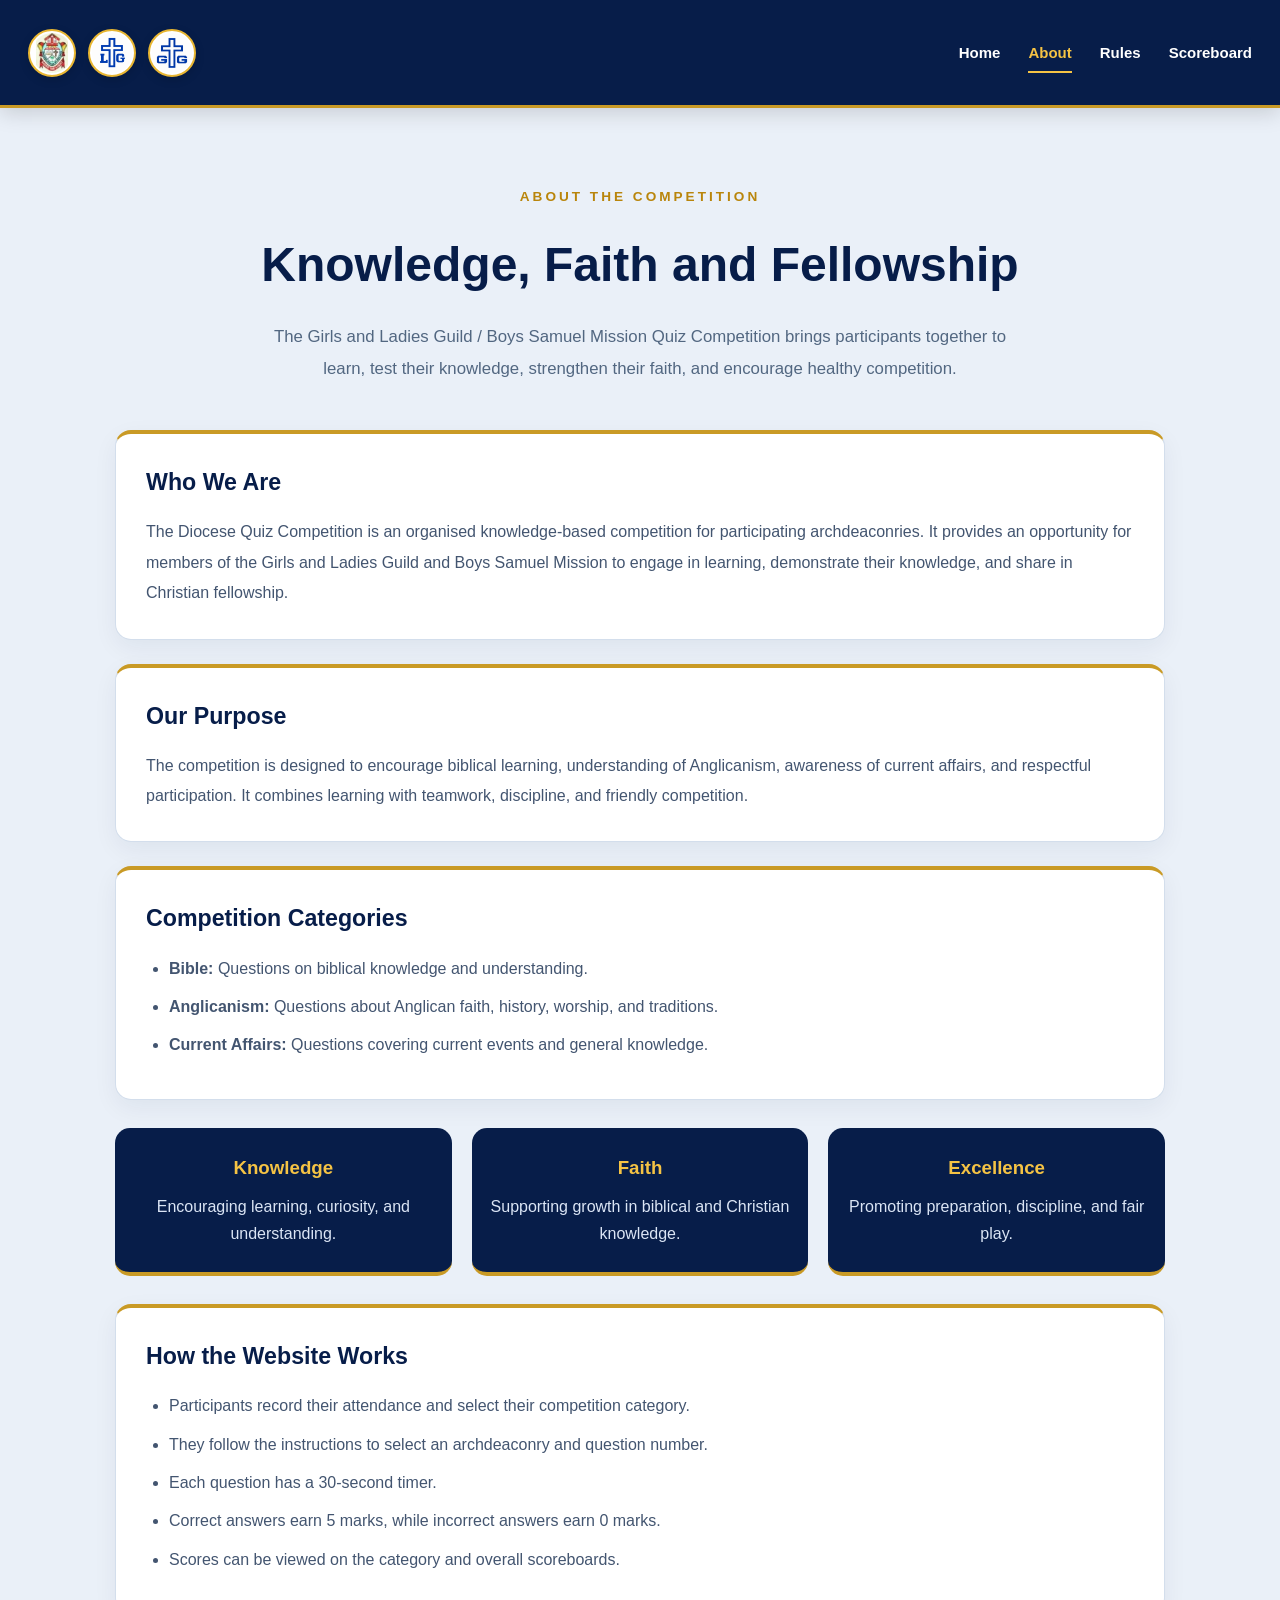
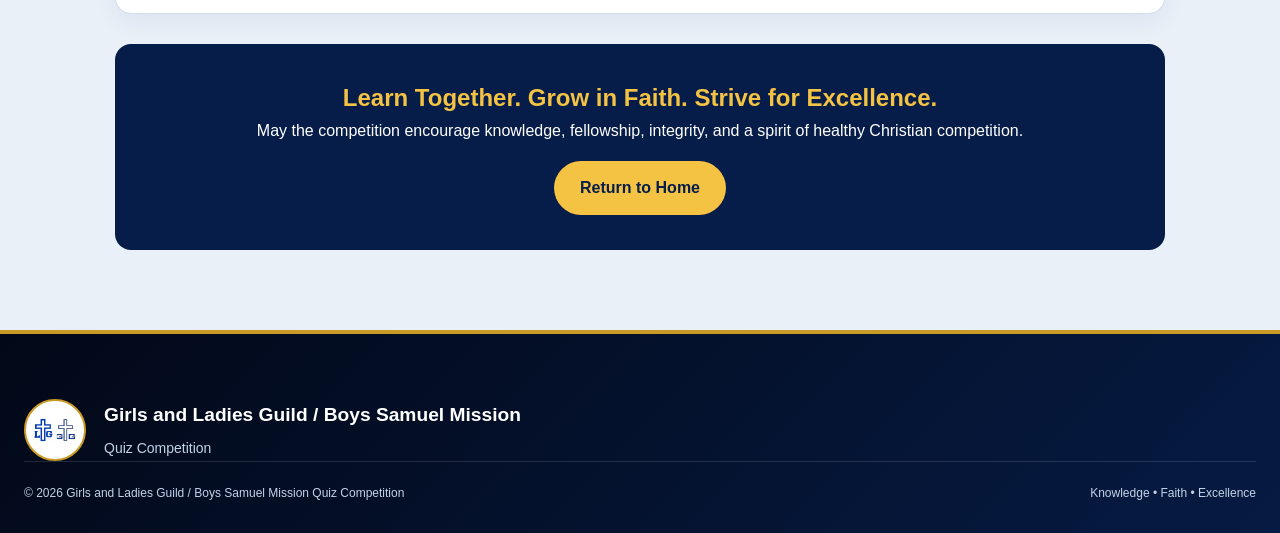
==== about.html @ a4cc28e0 "First website upload" ====
<!DOCTYPE html>
<html lang="en">
<head>
  <meta charset="UTF-8">
  <meta name="viewport" content="width=device-width, initial-scale=1.0">
  <title>About Us | Diocese Quiz Competition</title>
  <link rel="stylesheet" href="style.css">

  <style>
    .about-main {
      background: #eaf0f8;
      padding: 65px 24px 80px;
    }

    .about-container {
      max-width: 1050px;
      margin: 0 auto;
    }

    .about-hero {
      text-align: center;
      padding: 10px 0 45px;
    }

    .about-label {
      color: #b9850b;
      font-weight: 800;
      letter-spacing: 3px;
      font-size: 0.85rem;
    }

    .about-hero h1 {
      color: #071d49;
      font-size: clamp(2rem, 5vw, 3rem);
      margin: 18px 0;
    }

    .about-hero p {
      color: #526781;
      max-width: 750px;
      margin: 0 auto;
      line-height: 1.9;
      font-size: 1.05rem;
    }

    .about-card {
      background: #fff;
      border: 1px solid #d3deec;
      border-top: 4px solid #c99a25;
      border-radius: 16px;
      padding: 30px;
      margin-bottom: 24px;
      box-shadow: 0 8px 24px rgba(7, 29, 73, 0.06);
    }

    .about-card h2 {
      color: #071d49;
      margin-top: 0;
      margin-bottom: 16px;
      font-size: 1.45rem;
    }

    .about-card p,
    .about-card li {
      color: #435570;
      line-height: 1.9;
    }

    .about-card ul {
      padding-left: 23px;
      margin-bottom: 0;
    }

    .about-card li {
      margin-bottom: 8px;
    }

    .about-values {
      display: grid;
      grid-template-columns: repeat(3, minmax(0, 1fr));
      gap: 20px;
      margin: 28px 0;
    }

    .value-card {
      background: #071d49;
      color: #fff;
      text-align: center;
      border-radius: 15px;
      padding: 25px 18px;
      border-bottom: 4px solid #c99a25;
    }

    .value-card h3 {
      color: #f5c344;
      margin: 0 0 10px;
    }

    .value-card p {
      color: #dbe5f5;
      line-height: 1.7;
      margin-bottom: 0;
    }

    .about-callout {
      background: #071d49;
      color: #fff;
      text-align: center;
      border-radius: 16px;
      padding: 35px 24px;
      margin-top: 30px;
    }

    .about-callout h2 {
      color: #f5c344;
      margin-top: 0;
    }

    .about-callout p {
      line-height: 1.8;
    }

    .about-button {
      display: inline-block;
      margin-top: 15px;
      padding: 14px 26px;
      border-radius: 40px;
      background: #f5c344;
      color: #071d49;
      text-decoration: none;
      font-weight: 800;
    }

    .about-button:hover {
      background: #e3ae25;
    }

    @media (max-width: 700px) {
      .about-main {
        padding: 45px 16px 55px;
      }

      .about-card {
        padding: 23px 20px;
      }

      .about-values {
        grid-template-columns: 1fr;
      }
    }
    
/* Keep footer logo small on every page */
.footer .footer-brand img {
  width: 62px !important;
  height: 62px !important;
  max-width: 62px !important;
  max-height: 62px !important;
  object-fit: contain !important;
  display: block;
  flex-shrink: 0;
  padding: 4px;
  background: #fff;
  border: 2px solid #c99a25;
  border-radius: 50%;
  box-sizing: border-box;
}

.footer .footer-brand {
  display: flex;
  flex-direction: row;
  align-items: center;
  justify-content: flex-start;
  gap: 18px;
  text-align: left;
}

.footer .footer-brand h2 {
  font-size: 1.2rem;
  margin: 0 0 6px;
}

.footer .footer-brand p {
  margin: 0;
}

  </style>
</head>

<body>

  <!-- Header -->
  <header class="header">
    <div class="header-inner">

      <div class="logo-group">
        <div class="logo-placeholder">
          <img src="images/logo.png" alt="Diocese emblem">
        </div>
        <div class="logo-placeholder">
          <img src="images/logo2.png" alt="Guild logo">
        </div>
        <div class="logo-placeholder">
          <img src="images/logo3.png" alt="Mission logo">
        </div>
      </div>

      <nav class="navigation">
        <a href="index.html">Home</a>
        <a href="about.html" class="active">About</a>
        <a href="rules.html">Rules</a>
        <a href="scoreboard.html">Scoreboard</a>
      </nav>

    </div>
  </header>

  <!-- About Content -->
  <main class="about-main">
    <div class="about-container">

      <section class="about-hero">
        <span class="about-label">ABOUT THE COMPETITION</span>
        <h1>Knowledge, Faith and Fellowship</h1>
        <p>
          The Girls and Ladies Guild / Boys Samuel Mission Quiz Competition
          brings participants together to learn, test their knowledge,
          strengthen their faith, and encourage healthy competition.
        </p>
      </section>

      <section class="about-card">
        <h2>Who We Are</h2>
        <p>
          The Diocese Quiz Competition is an organised knowledge-based
          competition for participating archdeaconries. It provides an
          opportunity for members of the Girls and Ladies Guild and
          Boys Samuel Mission to engage in learning, demonstrate their
          knowledge, and share in Christian fellowship.
        </p>
      </section>

      <section class="about-card">
        <h2>Our Purpose</h2>
        <p>
          The competition is designed to encourage biblical learning,
          understanding of Anglicanism, awareness of current affairs,
          and respectful participation. It combines learning with
          teamwork, discipline, and friendly competition.
        </p>
      </section>

      <section class="about-card">
        <h2>Competition Categories</h2>
        <ul>
          <li><strong>Bible:</strong> Questions on biblical knowledge and understanding.</li>
          <li><strong>Anglicanism:</strong> Questions about Anglican faith, history, worship, and traditions.</li>
          <li><strong>Current Affairs:</strong> Questions covering current events and general knowledge.</li>
        </ul>
      </section>

      <section class="about-values">
        <div class="value-card">
          <h3>Knowledge</h3>
          <p>Encouraging learning, curiosity, and understanding.</p>
        </div>

        <div class="value-card">
          <h3>Faith</h3>
          <p>Supporting growth in biblical and Christian knowledge.</p>
        </div>

        <div class="value-card">
          <h3>Excellence</h3>
          <p>Promoting preparation, discipline, and fair play.</p>
        </div>
      </section>

      <section class="about-card">
        <h2>How the Website Works</h2>
        <ul>
          <li>Participants record their attendance and select their competition category.</li>
          <li>They follow the instructions to select an archdeaconry and question number.</li>
          <li>Each question has a 30-second timer.</li>
          <li>Correct answers earn 5 marks, while incorrect answers earn 0 marks.</li>
          <li>Scores can be viewed on the category and overall scoreboards.</li>
        </ul>
      </section>

      <section class="about-callout">
        <h2>Learn Together. Grow in Faith. Strive for Excellence.</h2>
        <p>
          May the competition encourage knowledge, fellowship,
          integrity, and a spirit of healthy Christian competition.
        </p>
        <a href="index.html" class="about-button">Return to Home</a>
      </section>

    </div>
  </main>

  <!-- Footer -->
  <footer class="footer">
    <div class="footer-inner">

 <div class="footer-brand">
  <img src="images/logo4.png" alt="Competition logo">
  <div>
    <h2>Girls and Ladies Guild / Boys Samuel Mission</h2>
    <p>Quiz Competition</p>
  </div>
</div>

      <div class="footer-bottom">
        <p>© 2026 Girls and Ladies Guild / Boys Samuel Mission Quiz Competition</p>
        <p>Knowledge • Faith • Excellence</p>
      </div>

    </div>
  </footer>

</body>
</html>
---- style.css ----
:root {
  --dark-blue: #071d49;
  --deep-blue: #0b2d5c;
  --light-blue: #164a86;
  --soft-blue: #dce7f5;

  --white: #ffffff;

  --gold: #c99a25;
  --gold-light: #f1d47a;

  --text: #172033;
  --muted: #526078;
  --border: #b8c7dc;
}


/* DARKER HEADER */

.header {
  background: #071d49;
}


/* DARKER HERO */

.hero {
  background: linear-gradient(
    135deg,
    #04132f,
    #0b2d5c
  );
}


/* DARKER FOOTER */

.footer {
  background: linear-gradient(
    135deg,
    #020b20,
    #071d49
  );

  border-top: 3px solid #c99a25;
}


/* GOLD BUTTON */

.start-button {
  background: #c99a25;
  color: #071d49;
  border: 2px solid #f1d47a;
}

.start-button:hover {
  background: #f1d47a;
  color: #04132f;
}


/* CARDS */

.category-card,
.question-card,
.selected-info,
.attendance-card,
.archdeaconry-card,
.question-number-card {
  border-color: #b8c7dc;
}


/* SECTION BACKGROUNDS */

.categories-section,
.attendance-page,
.category-page,
.archdeaconry-page,
.question-number-page,
.question-page {
  background: #dce7f5;
}


/* GOLD ACCENTS */

.gold-line,
.footer-gold-line {
  background: #c99a25;
}


/* TIMER */

.timer-box {
  background: #071d49;
  border-color: #c99a25;
}

/* =========================================
   HEADER
========================================= */

.header {
  background: var(--white);
  border-bottom: 1px solid var(--border);
  position: sticky;
  top: 0;
  z-index: 1000;
}

.header-inner {
  max-width: 1200px;
  margin: 0 auto;
  padding: 14px 24px;

  display: flex;
  align-items: center;
  justify-content: space-between;
  gap: 30px;
}


/* Logo Area */

.logo-group {
  display: flex;
  align-items: center;
  gap: 10px;
}

.logo-placeholder {
  width: 48px;
  height: 48px;

  display: flex;
  align-items: center;
  justify-content: center;

  background: var(--light-blue);
  border: 1px solid var(--gold);
  border-radius: 50%;

  color: var(--dark-blue);
  font-size: 9px;
  font-weight: bold;
}


/* Navigation */

.navigation {
  display: flex;
  align-items: center;
  gap: 28px;
}

.navigation a {
  text-decoration: none;
  color: var(--dark-blue);
  font-size: 15px;
  font-weight: 600;

  padding: 8px 0;

  position: relative;
}

.navigation a::after {
  content: "";

  position: absolute;
  left: 0;
  bottom: 0;

  width: 0;
  height: 2px;

  background: var(--gold);

  transition: width 0.25s ease;
}

.navigation a:hover::after,
.navigation a.active::after {
  width: 100%;
}


/* =========================================
   HERO
========================================= */

.hero {
  min-height: 620px;

  display: flex;
  align-items: center;
  justify-content: center;

  text-align: center;

  padding: 80px 24px;

  background:
    radial-gradient(
      circle at top right,
      var(--soft-blue),
      transparent 40%
    ),
    linear-gradient(
      135deg,
      var(--white),
      var(--light-blue)
    );

  border-bottom: 1px solid var(--border);
}

.hero-content {
  max-width: 850px;
}


/* Small label */

.eyebrow,
.section-label {
  display: inline-block;

  color: var(--gold);
  font-size: 12px;
  font-weight: 800;

  letter-spacing: 2px;
}


/* Main title */

.hero h1 {
  margin-top: 18px;

  color: var(--deep-blue);

  font-size: clamp(38px, 6vw, 68px);
  line-height: 1.08;
  font-weight: 800;
}

.hero h1 span {
  color: var(--dark-blue);
}


/* Gold decorative line */

.gold-line {
  width: 90px;
  height: 4px;

  background: var(--gold);

  margin: 28px auto;
  border-radius: 10px;
}


/* Description */

.hero-description {
  max-width: 650px;

  margin: 0 auto 35px;

  color: var(--muted);

  font-size: 18px;
}


/* Start button */

.start-button {
  border: none;

  background: var(--dark-blue);
  color: var(--white);

  padding: 16px 28px;

  border-radius: 8px;

  font-size: 16px;
  font-weight: 700;

  cursor: pointer;

  display: inline-flex;
  align-items: center;
  gap: 14px;

  box-shadow: 0 8px 20px rgba(9, 45, 82, 0.18);

  transition:
    transform 0.2s ease,
    background 0.2s ease,
    box-shadow 0.2s ease;
}

.start-button span {
  color: var(--gold-light);
  font-size: 20px;
}

.start-button:hover {
  background: var(--deep-blue);
  transform: translateY(-2px);

  box-shadow: 0 12px 25px rgba(9, 45, 82, 0.25);
}


/* =========================================
   CATEGORIES
========================================= */

.categories-section {
  max-width: 1200px;

  margin: 0 auto;

  padding: 90px 24px;
}

.section-heading {
  text-align: center;

  max-width: 650px;

  margin: 0 auto 45px;
}

.section-heading h2,
.info-card h2 {
  color: var(--deep-blue);

  font-size: 34px;

  margin: 10px 0;
}

.section-heading p,
.info-card p {
  color: var(--muted);
}


/* Category grid */

.category-grid {
  display: grid;

  grid-template-columns: repeat(3, 1fr);

  gap: 22px;
}


/* Category cards */

.category-card {
  background: var(--white);

  border: 1px solid var(--border);

  border-top: 4px solid var(--gold);

  border-radius: 14px;

  padding: 30px;

  display: flex;
  gap: 20px;

  transition:
    transform 0.2s ease,
    box-shadow 0.2s ease;
}

.category-card:hover {
  transform: translateY(-5px);

  box-shadow: 0 15px 35px rgba(18, 59, 104, 0.1);
}

.category-icon {
  width: 55px;
  height: 55px;

  flex-shrink: 0;

  display: flex;
  align-items: center;
  justify-content: center;

  background: var(--light-blue);

  border-radius: 12px;

  font-size: 25px;
}

.category-card h3 {
  color: var(--dark-blue);

  font-size: 20px;

  margin-bottom: 6px;
}

.category-card p {
  color: var(--muted);

  font-size: 14px;
}


/* =========================================
   INFORMATION SECTIONS
========================================= */

.info-section {
  padding: 80px 24px;
}

.light-section {
  background: var(--light-blue);
}

.info-card {
  max-width: 800px;

  margin: 0 auto;

  text-align: center;
}

.info-card p {
  font-size: 16px;
}

.scoreboard-preview {
  padding-bottom: 20px;
}


/* =========================================
   FOOTER
========================================= */

.footer {
  background: var(--deep-blue);

  color: var(--white);

  text-align: center;

  padding: 35px 20px;
}

.footer p {
  font-size: 14px;
  margin-bottom: 5px;
}

.footer span {
  color: var(--gold-light);
  font-size: 13px;
}


/* =========================================
   RESPONSIVE DESIGN
========================================= */

@media (max-width: 800px) {

  .header-inner {
    flex-direction: column;
    gap: 15px;
  }

  .navigation {
    gap: 18px;
    flex-wrap: wrap;
    justify-content: center;
  }

  .hero {
    min-height: 560px;
  }

  .category-grid {
    grid-template-columns: 1fr;
  }

  .hero h1 {
    font-size: 42px;
  }

}


@media (max-width: 480px) {

  .logo-group {
    gap: 6px;
  }

  .logo-placeholder {
    width: 40px;
    height: 40px;
  }

  .navigation {
    gap: 14px;
  }

  .navigation a {
    font-size: 13px;
  }

  .hero {
    padding: 60px 18px;
  }

  .hero h1 {
    font-size: 34px;
  }

  .hero-description {
    font-size: 16px;
  }

  .categories-section {
    padding: 65px 18px;
  }

}/* =========================================
   GENERAL
========================================= */

* {
  margin: 0;
  padding: 0;
  box-sizing: border-box;
}

:root {
  --dark-blue: #123b68;
  --deep-blue: #092d52;
  --light-blue: #eaf6ff;
  --soft-blue: #d8efff;
  --white: #ffffff;
  --gold: #c9a227;
  --gold-light: #e8d27a;
  --text: #243447;
  --muted: #64748b;
  --border: #dbe7f0;
}

html {
  scroll-behavior: smooth;
}

body {
  font-family: Arial, Helvetica, sans-serif;
  color: var(--text);
  background: var(--white);
  line-height: 1.6;
}


/* =========================================
   HEADER
========================================= */

.header {
  background: var(--white);
  border-bottom: 1px solid var(--border);
  position: sticky;
  top: 0;
  z-index: 1000;
}

.header-inner {
  max-width: 1200px;
  margin: 0 auto;
  padding: 14px 24px;

  display: flex;
  align-items: center;
  justify-content: space-between;
  gap: 30px;
}


/* Logo Area */

.logo-group {
  display: flex;
  align-items: center;
  gap: 10px;
}

.logo-placeholder {
  width: 48px;
  height: 48px;

  display: flex;
  align-items: center;
  justify-content: center;

  background: var(--light-blue);
  border: 1px solid var(--gold);
  border-radius: 50%;

  color: var(--dark-blue);
  font-size: 9px;
  font-weight: bold;
}


/* Navigation */

.navigation {
  display: flex;
  align-items: center;
  gap: 28px;
}

.navigation a {
  text-decoration: none;
  color: var(--dark-blue);
  font-size: 15px;
  font-weight: 600;

  padding: 8px 0;

  position: relative;
}

.navigation a::after {
  content: "";

  position: absolute;
  left: 0;
  bottom: 0;

  width: 0;
  height: 2px;

  background: var(--gold);

  transition: width 0.25s ease;
}

.navigation a:hover::after,
.navigation a.active::after {
  width: 100%;
}


/* =========================================
   HERO
========================================= */

.hero {
  min-height: 620px;

  display: flex;
  align-items: center;
  justify-content: center;

  text-align: center;

  padding: 80px 24px;

  background:
    radial-gradient(
      circle at top right,
      var(--soft-blue),
      transparent 40%
    ),
    linear-gradient(
      135deg,
      var(--white),
      var(--light-blue)
    );

  border-bottom: 1px solid var(--border);
}

.hero-content {
  max-width: 850px;
}


/* Small label */

.eyebrow,
.section-label {
  display: inline-block;

  color: var(--gold);
  font-size: 12px;
  font-weight: 800;

  letter-spacing: 2px;
}


/* Main title */

.hero h1 {
  margin-top: 18px;

  color: var(--deep-blue);

  font-size: clamp(38px, 6vw, 68px);
  line-height: 1.08;
  font-weight: 800;
}

.hero h1 span {
  color: var(--dark-blue);
}


/* Gold decorative line */

.gold-line {
  width: 90px;
  height: 4px;

  background: var(--gold);

  margin: 28px auto;
  border-radius: 10px;
}


/* Description */

.hero-description {
  max-width: 650px;

  margin: 0 auto 35px;

  color: var(--muted);

  font-size: 18px;
}


/* Start button */

.start-button {
  border: none;

  background: var(--dark-blue);
  color: var(--white);

  padding: 16px 28px;

  border-radius: 8px;

  font-size: 16px;
  font-weight: 700;

  cursor: pointer;

  display: inline-flex;
  align-items: center;
  gap: 14px;

  box-shadow: 0 8px 20px rgba(9, 45, 82, 0.18);

  transition:
    transform 0.2s ease,
    background 0.2s ease,
    box-shadow 0.2s ease;
}

.start-button span {
  color: var(--gold-light);
  font-size: 20px;
}

.start-button:hover {
  background: var(--deep-blue);
  transform: translateY(-2px);

  box-shadow: 0 12px 25px rgba(9, 45, 82, 0.25);
}


/* =========================================
   CATEGORIES
========================================= */

.categories-section {
  max-width: 1200px;

  margin: 0 auto;

  padding: 90px 24px;
}

.section-heading {
  text-align: center;

  max-width: 650px;

  margin: 0 auto 45px;
}

.section-heading h2,
.info-card h2 {
  color: var(--deep-blue);

  font-size: 34px;

  margin: 10px 0;
}

.section-heading p,
.info-card p {
  color: var(--muted);
}


/* Category grid */

.category-grid {
  display: grid;

  grid-template-columns: repeat(3, 1fr);

  gap: 22px;
}


/* Category cards */

.category-card {
  background: var(--white);

  border: 1px solid var(--border);

  border-top: 4px solid var(--gold);

  border-radius: 14px;

  padding: 30px;

  display: flex;
  gap: 20px;

  transition:
    transform 0.2s ease,
    box-shadow 0.2s ease;
}

.category-card:hover {
  transform: translateY(-5px);

  box-shadow: 0 15px 35px rgba(18, 59, 104, 0.1);
}

.category-icon {
  width: 55px;
  height: 55px;

  flex-shrink: 0;

  display: flex;
  align-items: center;
  justify-content: center;

  background: var(--light-blue);

  border-radius: 12px;

  font-size: 25px;
}

.category-card h3 {
  color: var(--dark-blue);

  font-size: 20px;

  margin-bottom: 6px;
}

.category-card p {
  color: var(--muted);

  font-size: 14px;
}


/* =========================================
   INFORMATION SECTIONS
========================================= */

.info-section {
  padding: 80px 24px;
}

.light-section {
  background: var(--light-blue);
}

.info-card {
  max-width: 800px;

  margin: 0 auto;

  text-align: center;
}

.info-card p {
  font-size: 16px;
}

.scoreboard-preview {
  padding-bottom: 20px;
}


/* =========================================
   FOOTER
========================================= */

.footer {
  background: var(--deep-blue);

  color: var(--white);

  text-align: center;

  padding: 35px 20px;
}

.footer p {
  font-size: 14px;
  margin-bottom: 5px;
}

.footer span {
  color: var(--gold-light);
  font-size: 13px;
}


/* =========================================
   RESPONSIVE DESIGN
========================================= */

@media (max-width: 800px) {

  .header-inner {
    flex-direction: column;
    gap: 15px;
  }

  .navigation {
    gap: 18px;
    flex-wrap: wrap;
    justify-content: center;
  }

  .hero {
    min-height: 560px;
  }

  .category-grid {
    grid-template-columns: 1fr;
  }

  .hero h1 {
    font-size: 42px;
  }

}


@media (max-width: 480px) {

  .logo-group {
    gap: 6px;
  }

  .logo-placeholder {
    width: 40px;
    height: 40px;
  }

  .navigation {
    gap: 14px;
  }

  .navigation a {
    font-size: 13px;
  }

  .hero {
    padding: 60px 18px;
  }

  .hero h1 {
    font-size: 34px;
  }

  .hero-description {
    font-size: 16px;
  }

  .categories-section {
    padding: 65px 18px;
  }

}
/* =========================================
   PROFESSIONAL FOOTER
========================================= */

.footer {
  background:
    linear-gradient(
      145deg,
      var(--deep-blue),
      var(--dark-blue)
    );

  color: var(--white);

  padding: 65px 24px 25px;

  border-top: 4px solid var(--gold);
}

.footer-container {
  max-width: 1150px;

  margin: 0 auto;
}


/* =========================================
   FOOTER BRAND
========================================= */

.footer-brand {
  display: flex;

  align-items: center;

  gap: 18px;
}

.footer-logo {
  width: 65px;

  height: 65px;

  flex-shrink: 0;

  display: flex;

  align-items: center;

  justify-content: center;

  border: 2px solid var(--gold);

  border-radius: 50%;

  background: rgba(255, 255, 255, 0.06);

  color: var(--gold-light);

  font-size: 10px;

  font-weight: 800;
}

.footer-brand h3 {
  max-width: 450px;

  font-size: 19px;

  line-height: 1.4;
}

.footer-brand p {
  color: var(--gold-light);

  font-size: 14px;

  margin-top: 3px;
}


/* =========================================
   GOLD DIVIDER
========================================= */

.footer-gold-line {
  width: 100%;

  height: 1px;

  background:
    linear-gradient(
      90deg,
      var(--gold),
      rgba(201, 162, 39, 0.15),
      transparent
    );

  margin: 35px 0;
}


/* =========================================
   FOOTER GRID
========================================= */

.footer-grid {
  display: grid;

  grid-template-columns:
    1.5fr
    1fr
    1fr;

  gap: 55px;

  padding-bottom: 45px;
}

.footer-column h4 {
  color: var(--gold-light);

  font-size: 14px;

  text-transform: uppercase;

  letter-spacing: 1.5px;

  margin-bottom: 15px;
}

.footer-column p {
  color: #cbd5e1;

  font-size: 14px;

  line-height: 1.8;

  max-width: 380px;
}


/* Lists */

.footer-column ul {
  list-style: none;

  padding: 0;
}

.footer-column li {
  color: #dbe5ef;

  font-size: 14px;

  margin-bottom: 10px;
}


/* =========================================
   FOOTER BOTTOM
========================================= */

.footer-bottom {
  border-top: 1px solid rgba(255, 255, 255, 0.12);

  padding-top: 22px;

  display: flex;

  justify-content: space-between;

  align-items: center;

  gap: 20px;
}

.footer-bottom p {
  color: #aebdcd;

  font-size: 12px;
}

.footer-tagline {
  color: var(--gold-light) !important;

  font-weight: 700;

  letter-spacing: 0.8px;
}


/* =========================================
   MOBILE FOOTER
========================================= */

@media (max-width: 800px) {

  .footer {
    padding: 50px 20px 22px;
  }

  .footer-grid {
    grid-template-columns: 1fr;

    gap: 30px;
  }

  .footer-bottom {
    flex-direction: column;

    align-items: flex-start;
  }

}


@media (max-width: 480px) {

  .footer-brand {
    align-items: flex-start;
  }

  .footer-logo {
    width: 52px;

    height: 52px;
  }

  .footer-brand h3 {
    font-size: 16px;
  }

}
.logo-placeholder img {
  width: 100%;
  height: 100%;
  object-fit: contain;
  border-radius: 50%;
}
/* =========================
   ATTENDANCE PAGE
========================= */

.attendance-page {
  min-height: 70vh;
  background: var(--light-blue);
  padding: 70px 24px 90px;
}

.attendance-header {
  max-width: 800px;
  margin: 0 auto 40px;
  text-align: center;
}

.attendance-header h1 {
  color: var(--deep-blue);
  font-size: 42px;
  margin: 10px 0;
}

.attendance-header p {
  color: var(--muted);
  font-size: 16px;
}


/* SUMMARY */

.attendance-summary {
  max-width: 900px;
  margin: 0 auto 35px;

  display: grid;
  grid-template-columns: repeat(3, 1fr);
  gap: 18px;
}

.summary-card {
  background: var(--white);
  border: 1px solid var(--border);
  border-radius: 12px;
  padding: 20px;
  text-align: center;
  box-shadow: 0 5px 15px rgba(18, 59, 104, 0.06);
}

.summary-card span {
  display: block;
  color: var(--muted);
  font-size: 13px;
  margin-bottom: 5px;
}

.summary-card strong {
  color: var(--deep-blue);
  font-size: 30px;
}

.present-summary {
  border-top: 4px solid #2e8b57;
}

.absent-summary {
  border-top: 4px solid #c94c4c;
}


/* ATTENDANCE LIST */

.attendance-list {
  max-width: 900px;
  margin: 0 auto;

  display: grid;
  grid-template-columns: 1fr 1fr;
  gap: 16px;
}

.attendance-card {
  background: var(--white);
  border: 1px solid var(--border);
  border-radius: 12px;

  padding: 20px;

  display: flex;
  align-items: center;
  justify-content: space-between;
  gap: 15px;

  transition: 0.2s ease;
}

.attendance-card:hover {
  transform: translateY(-2px);
  box-shadow: 0 8px 20px rgba(18, 59, 104, 0.08);
}

.attendance-card h3 {
  color: var(--dark-blue);
  font-size: 17px;
  margin-top: 3px;
}

.arch-number {
  color: var(--gold);
  font-size: 11px;
  font-weight: 800;
  letter-spacing: 1px;
}


/* BUTTONS */

.attendance-buttons {
  display: flex;
  gap: 7px;
}

.attendance-btn {
  border: 1px solid var(--border);
  background: var(--white);

  padding: 8px 12px;

  border-radius: 7px;

  font-size: 12px;
  font-weight: 700;

  cursor: pointer;

  transition: 0.2s ease;
}

.present-btn {
  color: #287a4d;
}

.absent-btn {
  color: #b83f3f;
}

.present-btn:hover,
.present-btn.selected {
  background: #e6f6ed;
  border-color: #2e8b57;
}

.absent-btn:hover,
.absent-btn.selected {
  background: #fdeaea;
  border-color: #c94c4c;
}


/* CONTINUE */

.attendance-action {
  max-width: 900px;
  margin: 35px auto 0;

  text-align: center;
}

.attendance-action p {
  color: var(--muted);
  margin-bottom: 18px;
}

#continueAttendanceBtn {
  opacity: 0.55;
  cursor: not-allowed;
}

#continueAttendanceBtn.ready {
  opacity: 1;
  cursor: pointer;
}


/* MOBILE */

@media (max-width: 800px) {

  .attendance-page {
    padding: 55px 18px 70px;
  }

  .attendance-header h1 {
    font-size: 34px;
  }

  .attendance-summary {
    grid-template-columns: 1fr 1fr 1fr;
    gap: 10px;
  }

  .summary-card {
    padding: 15px 8px;
  }

  .summary-card strong {
    font-size: 24px;
  }

  .attendance-list {
    grid-template-columns: 1fr;
  }

  .attendance-card {
    padding: 16px;
  }
}


@media (max-width: 480px) {

  .attendance-summary {
    grid-template-columns: 1fr;
  }

  .attendance-card {
    align-items: flex-start;
    flex-direction: column;
  }

  .attendance-buttons {
    width: 100%;
  }

  .attendance-btn {
    flex: 1;
  }
}
/* =========================
   CATEGORY SELECTION PAGE
========================= */

.category-page {
  min-height: 70vh;
  background: var(--light-blue);
  padding: 75px 24px 90px;
}

.category-header {
  max-width: 750px;
  margin: 0 auto 45px;
  text-align: center;
}

.category-header h1 {
  color: var(--deep-blue);
  font-size: 42px;
  margin: 10px 0;
}

.category-header p {
  color: var(--muted);
  font-size: 16px;
}


/* CATEGORY CARDS */

.quiz-category-grid {
  max-width: 950px;
  margin: 0 auto;

  display: grid;
  grid-template-columns: 1fr;
  gap: 18px;
}

.quiz-category-card {
  width: 100%;

  display: grid;
  grid-template-columns: 75px 1fr 35px;
  align-items: center;

  gap: 20px;

  padding: 25px;

  background: var(--white);

  border: 1px solid var(--border);
  border-left: 5px solid var(--gold);

  border-radius: 14px;

  text-align: left;

  cursor: pointer;

  transition:
    transform 0.2s ease,
    box-shadow 0.2s ease,
    border-color 0.2s ease;
}

.quiz-category-card:hover {
  transform: translateY(-4px);

  box-shadow:
    0 12px 28px rgba(18, 59, 104, 0.12);

  border-color: var(--gold);
}


/* ICON */

.quiz-category-icon {
  width: 70px;
  height: 70px;

  display: flex;
  align-items: center;
  justify-content: center;

  background: var(--light-blue);

  border-radius: 14px;

  font-size: 32px;
}


/* CONTENT */

.category-number {
  color: var(--gold);

  font-size: 11px;

  font-weight: 800;

  letter-spacing: 1.5px;
}

.quiz-category-content h2 {
  color: var(--deep-blue);

  font-size: 24px;

  margin: 3px 0 5px;
}

.quiz-category-content p {
  color: var(--muted);

  font-size: 14px;

  line-height: 1.6;

  max-width: 650px;
}


/* ARROW */

.category-arrow {
  color: var(--dark-blue);

  font-size: 27px;

  font-weight: 700;

  transition: transform 0.2s ease;
}

.quiz-category-card:hover .category-arrow {
  transform: translateX(5px);

  color: var(--gold);
}


/* MESSAGE */

.category-selection-message {
  max-width: 950px;

  margin: 25px auto 0;

  text-align: center;
}

.category-selection-message p {
  color: var(--muted);

  font-size: 14px;
}


/* MOBILE */

@media (max-width: 600px) {

  .category-page {
    padding: 55px 18px 70px;
  }

  .category-header h1 {
    font-size: 34px;
  }

  .quiz-category-card {
    grid-template-columns: 55px 1fr 25px;

    gap: 14px;

    padding: 18px;
  }

  .quiz-category-icon {
    width: 52px;
    height: 52px;

    font-size: 24px;
  }

  .quiz-category-content h2 {
    font-size: 20px;
  }

  .quiz-category-content p {
    font-size: 13px;
  }

  .category-arrow {
    font-size: 22px;
  }
}
/* =========================
   ARCHDEACONRY PAGE
========================= */

.archdeaconry-page {
  min-height: 70vh;
  background: var(--light-blue);
  padding: 75px 24px 90px;
}

.archdeaconry-header {
  max-width: 750px;
  margin: 0 auto 35px;
  text-align: center;
}

.archdeaconry-header h1 {
  color: var(--deep-blue);
  font-size: 42px;
  margin: 10px 0;
}

.archdeaconry-header p {
  color: var(--muted);
  font-size: 16px;
}


/* SELECTED CATEGORY */

.selected-category-box {
  max-width: 950px;
  margin: 0 auto 30px;

  padding: 22px;

  text-align: center;

  background: var(--white);

  border: 1px solid var(--border);

  border-top: 4px solid var(--gold);

  border-radius: 12px;
}

.selected-category-box span {
  color: var(--gold);

  font-size: 11px;

  font-weight: 800;

  letter-spacing: 1.5px;
}

.selected-category-box h2 {
  color: var(--deep-blue);

  font-size: 24px;

  margin-top: 5px;
}


/* ARCHDEACONRY GRID */

.archdeaconry-grid {
  max-width: 950px;

  margin: 0 auto;

  display: grid;

  grid-template-columns: repeat(2, 1fr);

  gap: 16px;
}


/* ARCHDEACONRY CARD */

.archdeaconry-card {
  padding: 22px;

  display: flex;

  align-items: center;

  justify-content: space-between;

  gap: 15px;

  background: var(--white);

  border: 1px solid var(--border);

  border-left: 4px solid var(--dark-blue);

  border-radius: 12px;

  cursor: pointer;

  text-align: left;

  transition: 0.2s ease;
}

.archdeaconry-card:hover {
  transform: translateY(-3px);

  border-color: var(--gold);

  box-shadow:
    0 8px 20px rgba(18, 59, 104, 0.1);
}

.archdeaconry-card h3 {
  color: var(--dark-blue);

  font-size: 17px;

  margin-top: 3px;
}

.archdeaconry-card div span {
  color: var(--gold);

  font-size: 10px;

  font-weight: 800;

  letter-spacing: 1px;
}

.archdeaconry-arrow {
  color: var(--dark-blue);

  font-size: 24px;

  font-weight: 700;
}


/* MESSAGE */

.archdeaconry-message {
  max-width: 950px;

  margin: 25px auto 0;

  text-align: center;

  color: var(--muted);

  font-size: 14px;
}


/* MOBILE */

@media (max-width: 650px) {

  .archdeaconry-page {
    padding: 55px 18px 70px;
  }

  .archdeaconry-header h1 {
    font-size: 34px;
  }

  .archdeaconry-grid {
    grid-template-columns: 1fr;
  }

}

/* =========================
   QUESTION NUMBER PAGE
========================= */

.question-number-page {
  min-height: 70vh;
  background: var(--light-blue);
  padding: 75px 24px 90px;
}

.question-number-header {
  max-width: 750px;
  margin: 0 auto 35px;
  text-align: center;
}

.question-number-header h1 {
  color: var(--deep-blue);
  font-size: 42px;
  margin: 10px 0;
}

.question-number-header p {
  color: var(--muted);
  font-size: 16px;
}


/* DETAILS */

.question-details-box {
  max-width: 850px;
  margin: 0 auto 35px;

  display: grid;
  grid-template-columns: 1fr 1fr;
  gap: 18px;
}

.question-details-box div {
  background: var(--white);
  border: 1px solid var(--border);
  border-top: 4px solid var(--gold);
  border-radius: 12px;
  padding: 20px;
  text-align: center;
}

.question-details-box span {
  display: block;
  color: var(--muted);
  font-size: 12px;
  margin-bottom: 5px;
}

.question-details-box strong {
  color: var(--deep-blue);
  font-size: 18px;
}


/* QUESTION NUMBER GRID */

.question-number-grid {
  max-width: 850px;
  margin: 0 auto;

  display: grid;
  grid-template-columns: repeat(5, 1fr);
  gap: 15px;
}

.question-number-card {
  min-height: 100px;

  display: flex;
  flex-direction: column;
  align-items: center;
  justify-content: center;

  background: var(--white);
  border: 1px solid var(--border);
  border-radius: 12px;

  cursor: pointer;

  transition: 0.2s ease;
}

.question-number-card:hover {
  transform: translateY(-3px);
  border-color: var(--gold);
  box-shadow: 0 8px 18px rgba(18, 59, 104, 0.1);
}

.question-number-card strong {
  color: var(--deep-blue);
  font-size: 30px;
}

.question-number-card span {
  color: var(--muted);
  font-size: 11px;
}


/* USED QUESTIONS */

.question-number-card.used {
  background: #9aa7b5;
  border-color: #7d8b9a;
  cursor: not-allowed;
  opacity: 0.75;
}

.question-number-card.used strong,
.question-number-card.used span {
  color: #e8edf2;
}

.question-number-card.used:hover {
  transform: none;
  box-shadow: none;
}


/* MESSAGE */

.question-number-message {
  max-width: 850px;
  margin: 25px auto 0;

  text-align: center;
  color: var(--muted);
  font-size: 14px;
}


/* MOBILE */

@media (max-width: 650px) {

  .question-number-page {
    padding: 55px 18px 70px;
  }

  .question-number-header h1 {
    font-size: 34px;
  }

  .question-number-grid {
    grid-template-columns: repeat(3, 1fr);
    gap: 12px;
  }

  .question-number-card {
    min-height: 85px;
  }

  .question-number-card strong {
    font-size: 25px;
  }

}

@media (max-width: 450px) {

  .question-details-box {
    grid-template-columns: 1fr;
  }

  .question-number-grid {
    grid-template-columns: repeat(3, 1fr);
  }

}

/* QUESTION PAGE */

.question-page {
  min-height: 70vh;
  padding: 60px 6%;
  background: var(--soft-blue);
}

.question-header {
  max-width: 900px;
  margin: 0 auto 35px;
  text-align: center;
}

.question-header h1 {
  color: var(--dark-blue);
  font-size: 2.5rem;
  margin: 15px 0;
}

.question-header p {
  color: var(--muted);
}

.question-info {
  display: flex;
  justify-content: center;
  flex-wrap: wrap;
  gap: 20px;
  margin-top: 25px;
  padding: 20px;
  background: var(--white);
  border-left: 4px solid var(--gold);
  border-radius: 10px;
}

.question-info p {
  margin: 0;
}

.question-info strong {
  color: var(--dark-blue);
}


/* TIMER */

.timer-box {
  width: 160px;
  margin: 0 auto 35px;
  padding: 20px;
  text-align: center;
  background: var(--dark-blue);
  color: var(--white);
  border-radius: 15px;
  border: 3px solid var(--gold);
}

.timer-box span {
  font-size: 0.75rem;
  letter-spacing: 1px;
  color: var(--gold-light);
}

.timer-box #timer {
  font-size: 3.5rem;
  font-weight: bold;
  margin: 8px 0;
}

.timer-box p {
  margin: 0;
  color: var(--white);
}


/* QUESTION CARD */

.question-card {
  max-width: 850px;
  margin: 0 auto;
  padding: 40px;
  background: var(--white);
  border-radius: 18px;
  box-shadow: 0 10px 35px rgba(0, 30, 80, 0.1);
}

.question-label {
  display: inline-block;
  padding: 8px 15px;
  background: var(--gold-light);
  color: var(--dark-blue);
  border-radius: 20px;
  font-size: 0.8rem;
  font-weight: bold;
  letter-spacing: 1px;
}

.question-card h2 {
  margin: 25px 0 30px;
  color: var(--dark-blue);
  font-size: 1.5rem;
  line-height: 1.6;
}


/* ANSWER OPTIONS */

.answer-options {
  display: grid;
  gap: 15px;
  margin-bottom: 30px;
}

.answer-option {
  width: 100%;
  padding: 18px 20px;
  text-align: left;
  border: 2px solid var(--border);
  border-radius: 10px;
  background: var(--white);
  color: var(--text);
  font-size: 1rem;
  cursor: pointer;
  transition: 0.3s ease;
}

.answer-option:hover {
  border-color: var(--gold);
  background: var(--soft-blue);
}

.answer-option.selected {
  border-color: var(--dark-blue);
  background: var(--light-blue);
  color: var(--dark-blue);
  font-weight: bold;
}


/* SUBMIT BUTTON */

.question-card .start-button {
  display: block;
  margin: 0 auto;
}

.question-card .start-button:disabled {
  opacity: 0.5;
  cursor: not-allowed;
}

.answer-message {
  margin-top: 20px;
  text-align: center;
  color: var(--dark-blue);
  font-weight: bold;
}


/* TIMER WARNING */

.timer-warning {
  background: #b45309;
}

.timer-danger {
  background: #b91c1c;
}


/* RESPONSIVE DESIGN */

@media (max-width: 700px) {

  .question-page {
    padding: 40px 5%;
  }

  .question-header h1 {
    font-size: 2rem;
  }

  .question-info {
    flex-direction: column;
    gap: 10px;
  }

  .question-card {
    padding: 25px 20px;
  }

  .question-card h2 {
    font-size: 1.2rem;
  }

  .timer-box {
    width: 140px;
  }

  .timer-box #timer {
    font-size: 2.8rem;
  }

}

/* FORCE DARK BLUE THEME */

.header {
  background: #071d49 !important;
}

.hero {
  background: linear-gradient(
    135deg,
    #020b20,
    #0b2d5c
  ) !important;
}

.footer {
  background: linear-gradient(
    135deg,
    #020817,
    #071d49
  ) !important;
}

.categories-section,
.attendance-page,
.category-page,
.archdeaconry-page,
.question-number-page,
.question-page {
  background: #b8cce5 !important;
}

.category-card,
.question-card,
.attendance-card,
.archdeaconry-card,
.question-number-card {
  background: #ffffff !important;
  border-color: #8da6c7 !important;
}

.start-button {
  background: #c99a25 !important;
  color: #071d49 !important;
}

.start-button:hover {
  background: #f1d47a !important;
}

.timer-box {
  background: #071d49 !important;
  border-color: #c99a25 !important;
}

/* =========================================
   PREMIUM HOME PAGE DESIGN
========================================= */


/* HERO WITH BACKGROUND PICTURE */
.hero {
  position: relative;
  min-height: 480px;
  padding: 55px 6% 75px;

  display: flex;
  align-items: center;
  justify-content: center;

  overflow: hidden;

  background-color: #061b43;

  background-image:
    linear-gradient(
      rgba(2, 18, 52, 0.55),
      rgba(2, 18, 52, 0.55)
    ),
    url("images/background.jpg");

  background-size: cover;
  background-position: center;
  background-repeat: no-repeat;
}


/* DECORATIVE BACKGROUND */

.hero::before {
  content: "";
  position: absolute;
  width: 850px;
  height: 850px;
  right: -400px;
  top: -250px;

  border: 1px solid rgba(255, 202, 61, 0.15);
  border-radius: 50%;
  transform: rotate(-25deg);
}

.hero::after {
  content: "";
  position: absolute;
  width: 900px;
  height: 170px;
  left: -180px;
  bottom: -45px;

  border-top: 18px solid #e7ad22;
  border-radius: 50%;
  transform: rotate(13deg);
}


/* HERO CONTENT */

.hero-content {
  position: relative;
  z-index: 2;
  max-width: 1100px;
  text-align: center;
}


/* GOLD BADGE */

.eyebrow {
  display: inline-block;
  padding: 14px 30px;

  background: linear-gradient(
    135deg,
    #f4ce62,
    #d99b19
  );

  color: #071d49;
  border-radius: 35px;

  font-size: 0.95rem;
  font-weight: 800;
  letter-spacing: 2px;
}


/* MAIN TITLE */

.hero h1 {
  margin: 35px auto 25px;

  color: #ffffff !important;

  font-size: clamp(2.4rem, 5vw, 5.2rem);
  font-weight: 800;
  line-height: 1.12;
  letter-spacing: -1px;
}


/* GOLD TITLE LINE */

.hero h1 span {
  display: block;
  color: #f5c344 !important;
}


/* GOLD DIVIDER */

.gold-line {
  width: 330px;
  height: 5px;
  margin: 30px auto;

  background: linear-gradient(
    90deg,
    transparent,
    #f5c344,
    transparent
  );

  border-radius: 50%;
}


/* DESCRIPTION */

.hero-description {
  max-width: 850px;
  margin: 0 auto 35px;

  color: #f1f5fb !important;

  font-size: 1.2rem;
  line-height: 1.8;
}


/* START BUTTON */

.start-button {
  display: inline-flex;
  align-items: center;
  justify-content: center;
  gap: 35px;

  padding: 19px 45px;

  border: 2px solid #f9d76d;
  border-radius: 40px;

  background: linear-gradient(
    135deg,
    #ffda58,
    #e9ad1d
  ) !important;

  color: #071d49 !important;

  font-size: 1.15rem;
  font-weight: 800;

  cursor: pointer;
  box-shadow: 0 8px 25px rgba(0, 0, 0, 0.2);

  transition: all 0.3s ease;
}

.start-button span {
  font-size: 1.5rem;
}

.start-button:hover {
  transform: translateY(-4px);
  box-shadow: 0 12px 30px rgba(245, 195, 68, 0.35);
  background: #ffe58e !important;
}


/* =========================================
   HEADER
========================================= */

.header {
  position: relative;
  z-index: 10;

  background: #061b43 !important;
  border-bottom: 2px solid #dca72c;
}

.header-inner {
  min-height: 105px;
}

.navigation a {
  color: #ffffff !important;
  font-weight: 600;
}

.navigation a:hover,
.navigation a.active {
  color: #f5c344 !important;
}


/* LOGO STYLE */

.logo-placeholder {
  background: #f4f7fb !important;
  border: 2px solid #e8b632 !important;
  color: #123b70;
}


/* =========================================
   CATEGORY SECTION
========================================= */

.categories-section {
  padding: 90px 6%;
  background: #e5edf8 !important;
}

.section-label {
  color: #b88616 !important;
  font-weight: 800;
  letter-spacing: 2px;
}

.section-heading h2 {
  color: #071d49 !important;
}

.category-card {
  background: #ffffff !important;
  border: 1px solid #b5c8e0;
  box-shadow: 0 8px 25px rgba(7, 29, 73, 0.08);
  transition: transform 0.3s ease;
}

.category-card:hover {
  transform: translateY(-6px);
}


/* =========================================
   FOOTER
========================================= */

.footer {
  background: linear-gradient(
    135deg,
    #020817,
    #061b43
  ) !important;

  border-top: 3px solid #e8b632;
}

.footer h3,
.footer h4 {
  color: #ffffff;
}

.footer p,
.footer li {
  color: #c4d2e8;
}

.footer-gold-line {
  background: #dca72c !important;
}


/* =========================================
   MOBILE DESIGN
========================================= */

@media (max-width: 700px) {

  .hero {
    min-height: 600px;
    padding: 65px 5% 110px;
  }

  .eyebrow {
    padding: 10px 18px;
    font-size: 0.7rem;
  }

  .hero h1 {
    font-size: 2.5rem;
    line-height: 1.2;
  }

  .hero-description {
    font-size: 1rem;
  }

  .gold-line {
    width: 220px;
  }

  .start-button {
    padding: 16px 30px;
    gap: 20px;
  }

  .hero::after {
    width: 600px;
    left: -230px;
  }

}

/* SMALLER HERO CONTENT */

.hero h1 {
  font-size: clamp(2rem, 4vw, 3.8rem) !important;
  line-height: 1.15;
  margin: 25px auto 20px;
}

.hero-description {
  font-size: 1rem;
  max-width: 700px;
  margin-bottom: 25px;
}

.eyebrow {
  padding: 10px 22px;
  font-size: 0.75rem;
}

.gold-line {
  width: 180px;
  height: 4px;
  margin: 20px auto;
}

.start-button {
  padding: 15px 35px;
  font-size: 1rem;
}

/* =================================
   HOMEPAGE DESIGN UPGRADE
================================= */

/* Header */
.header {
  background: #071d49 !important;
  border-bottom: 3px solid #c99a25 !important;
  box-shadow: 0 5px 20px rgba(0, 0, 0, 0.15);
}

.header-inner {
  max-width: 1300px;
  padding: 14px 28px;
}

.logo-group {
  gap: 12px;
}

.logo-placeholder {
  overflow: hidden;
  background: #ffffff !important;
  border: 2px solid #c99a25;
  box-shadow: 0 3px 10px rgba(0, 0, 0, 0.15);
  flex-shrink: 0;
}

.logo-placeholder img {
  width: 100%;
  height: 100%;
  object-fit: contain;
  padding: 2px;
}

/* Navigation */
.navigation a {
  color: #ffffff !important;
  transition: color 0.2s ease;
}

.navigation a:hover,
.navigation a.active {
  color: #f5c344 !important;
}

.navigation a::after {
  background: #f5c344 !important;
}

/* Homepage hero */
.hero {
  min-height: 520px;
  padding: 70px 24px 85px;
  background:
    radial-gradient(
      circle at 85% 15%,
      rgba(201, 154, 37, 0.18),
      transparent 35%
    ),
    linear-gradient(135deg, #020b20, #0b2d5c) !important;
  border-bottom: 4px solid #c99a25;
}

.hero-content {
  max-width: 1000px;
}

.eyebrow {
  box-shadow: 0 5px 18px rgba(0, 0, 0, 0.18);
}

.hero h1 {
  text-wrap: balance;
  text-shadow: 0 3px 12px rgba(0, 0, 0, 0.2);
}

.hero-description {
  line-height: 1.8;
}

/* Start competition button */
.start-button {
  border-radius: 50px !important;
  box-shadow: 0 8px 24px rgba(201, 154, 37, 0.25);
  transition: transform 0.2s ease,
              box-shadow 0.2s ease;
}

.start-button:hover {
  transform: translateY(-3px);
  box-shadow: 0 12px 28px rgba(201, 154, 37, 0.35);
}

/* Category section */
.categories-section {
  max-width: none;
  padding: 75px 24px 90px;
  background: #eaf0f8 !important;
}

.section-heading {
  margin-bottom: 40px;
}

.category-grid {
  max-width: 1150px;
  margin: 0 auto;
  gap: 24px;
}

.category-card {
  border: 1px solid #d3deec !important;
  border-top: 4px solid #c99a25 !important;
  border-radius: 16px;
  padding: 28px;
  box-shadow: 0 8px 25px rgba(7, 29, 73, 0.06);
  transition: transform 0.25s ease,
              box-shadow 0.25s ease;
}

.category-card:hover {
  transform: translateY(-6px);
  box-shadow: 0 16px 32px rgba(7, 29, 73, 0.12);
}

.category-icon {
  background: #071d49 !important;
  color: #f5c344;
}

/* Footer */
.footer {
  border-top: 4px solid #c99a25;
}

/* Mobile improvements */
@media (max-width: 800px) {
  .header-inner {
    padding: 16px;
  }

  .navigation {
    gap: 18px;
  }

  .hero {
    min-height: auto;
    padding: 65px 20px 80px;
  }

  .category-grid {
    grid-template-columns: 1fr;
    max-width: 550px;
  }

  .category-card {
    padding: 22px;
  }
}

@media (max-width: 480px) {
  .logo-group {
    gap: 8px;
  }

  .logo-placeholder {
    width: 40px;
    height: 40px;
  }

  .navigation {
    gap: 13px;
  }

  .hero h1 {
    font-size: clamp(1.9rem, 8vw, 2.5rem) !important;
  }

  .categories-section {
    padding: 55px 18px 65px;
  }
}

/* Refine category section spacing */
.categories-section {
  padding-top: 55px !important;
  padding-bottom: 60px !important;
}

.section-heading {
  margin-bottom: 30px !important;
}

.category-grid {
  gap: 22px !important;
}

.category-card {
  min-height: 170px;
}

/* Improve footer brand alignment */
.footer-brand {
  align-items: center;
  gap: 18px;
}

/* Keep the category cards comfortable on mobile */
@media (max-width: 800px) {
  .categories-section {
    padding: 45px 18px 50px !important;
  }

  .category-card {
    min-height: auto;
  }
}

/* Category switching on the Archdeaconry page */
.category-switcher {
  margin: 24px 0;
  text-align: center;
}

.category-switcher-buttons {
  display: flex;
  flex-wrap: wrap;
  justify-content: center;
  gap: 12px;
  margin-top: 16px;
}

.category-switch-btn {
  padding: 12px 20px;
  border: 2px solid #d4af37;
  border-radius: 10px;
  background: #102b50;
  color: #ffffff;
  font-weight: 600;
  cursor: pointer;
}

.category-switch-btn:hover,
.category-switch-btn.active {
  background: #d4af37;
  color: #102b50;
}

.category-switch-btn:focus-visible {
  outline: 3px solid #ffffff;
  outline-offset: 3px;
}
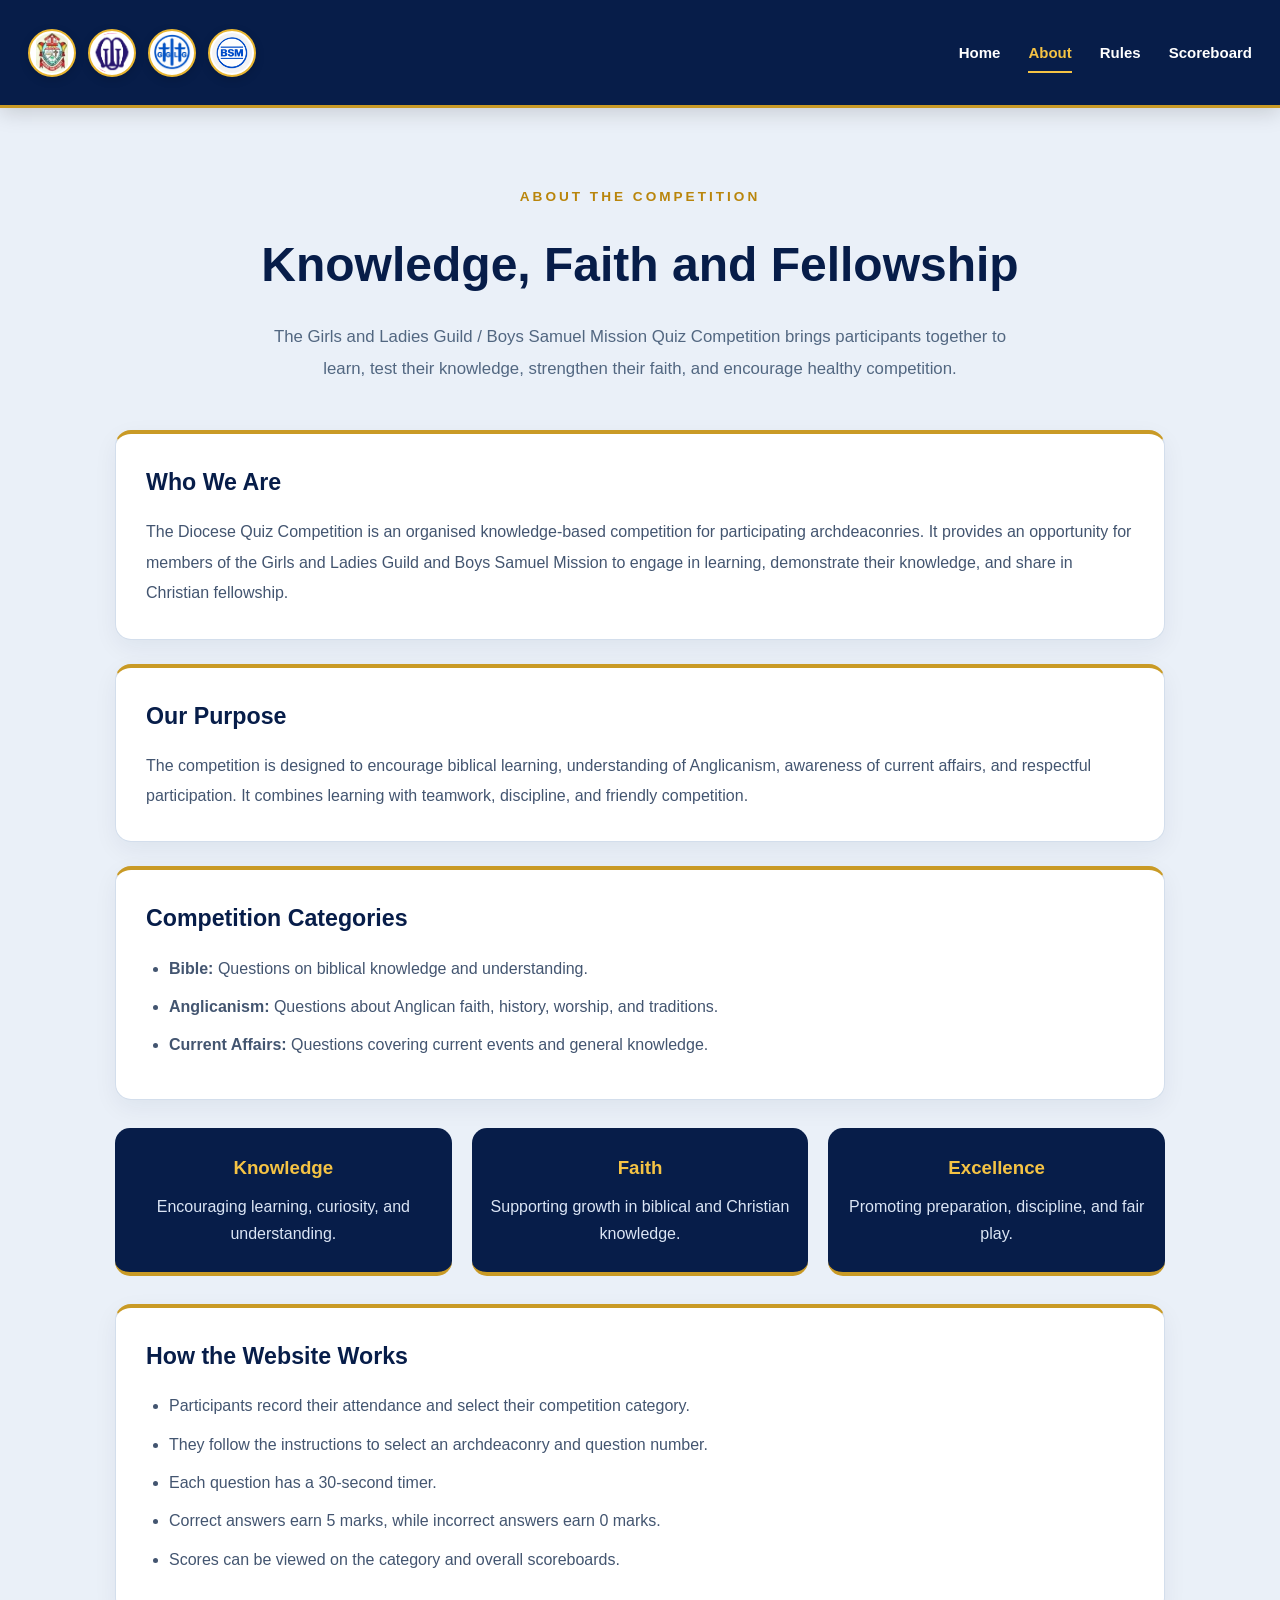
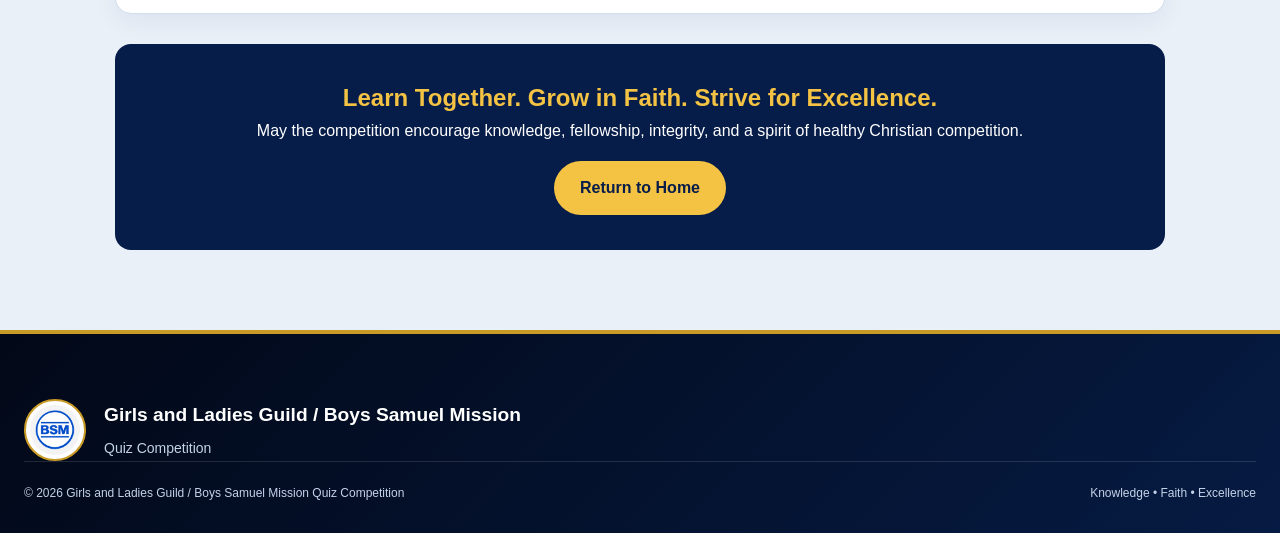
==== commit 4a76408a: "Add logo4 image to about.html" ====
--- a/about.html
+++ b/about.html
@@ -203,6 +203,9 @@
         <div class="logo-placeholder">
           <img src="images/logo3.png" alt="Mission logo">
         </div>
+                <div class="logo-placeholder">
+          <img src="images/logo4.png" alt="Mission logo">
+        </div>
       </div>
 
       <nav class="navigation">
